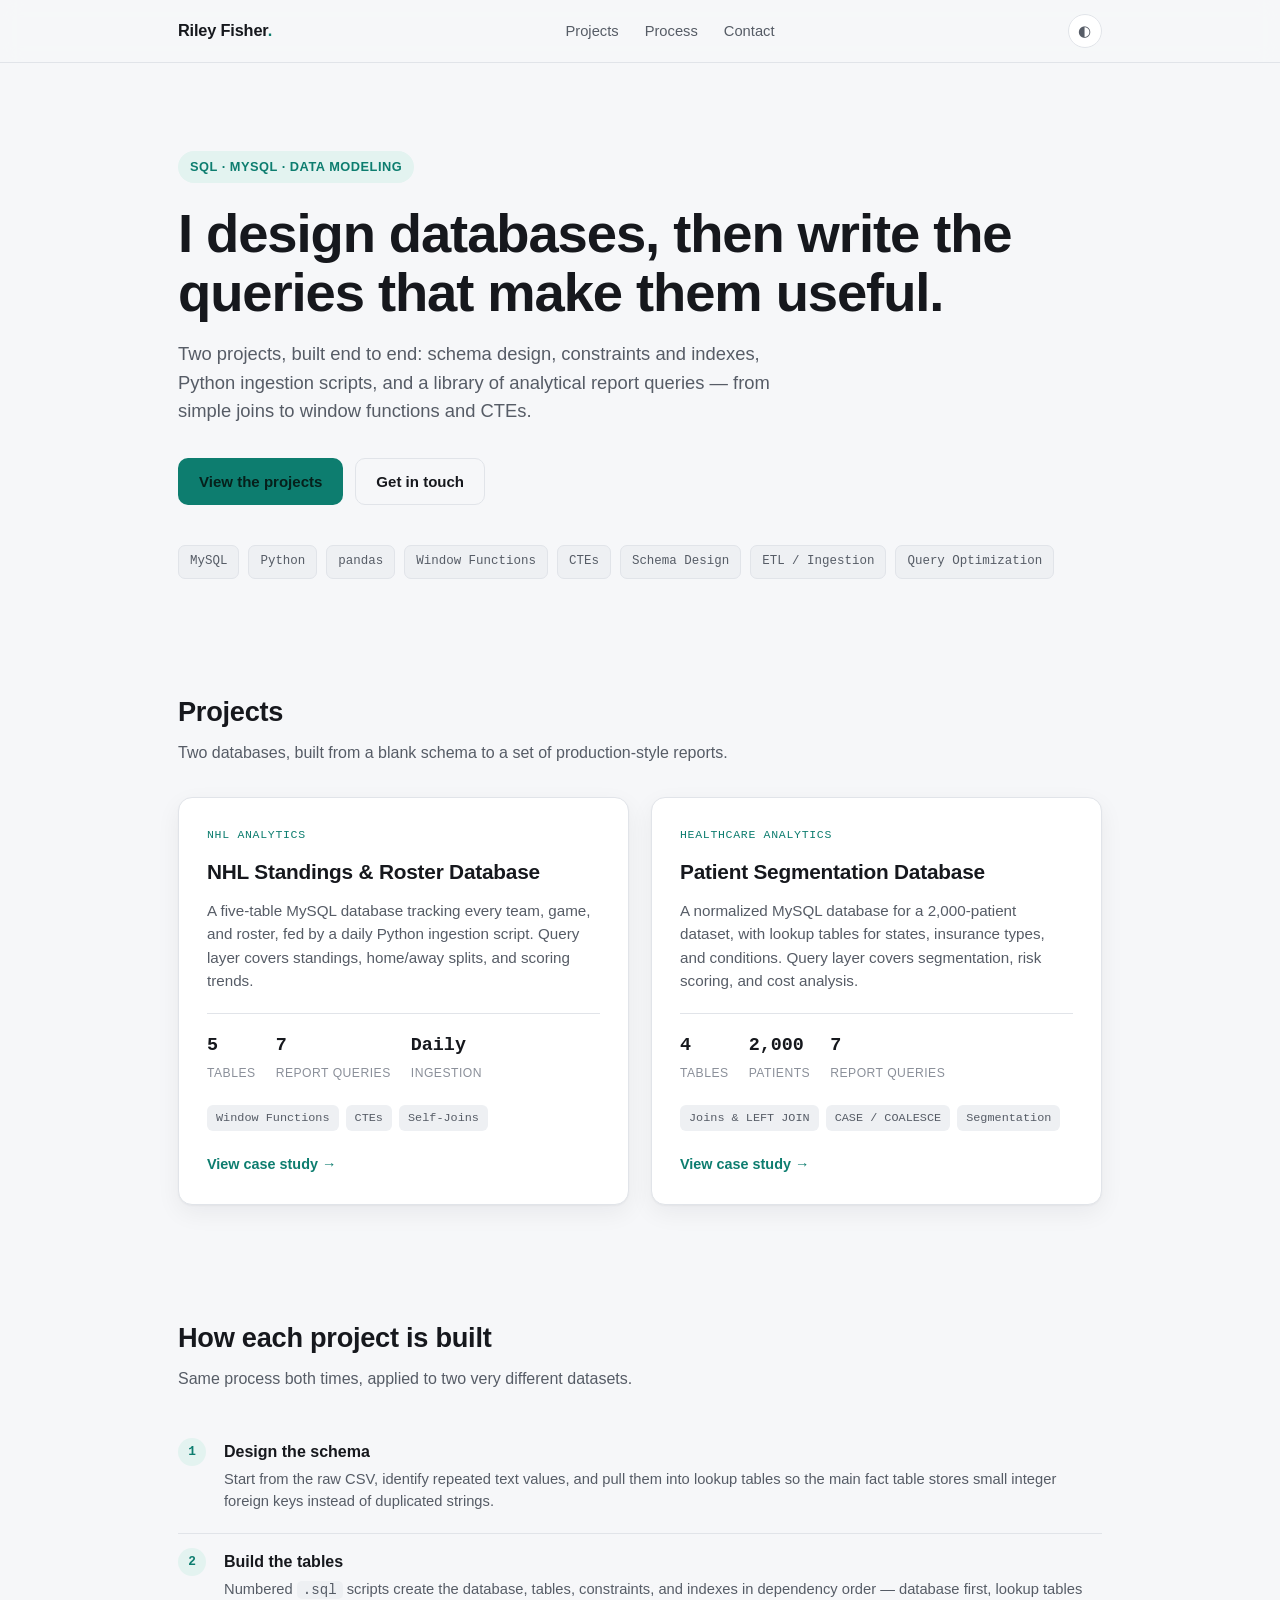
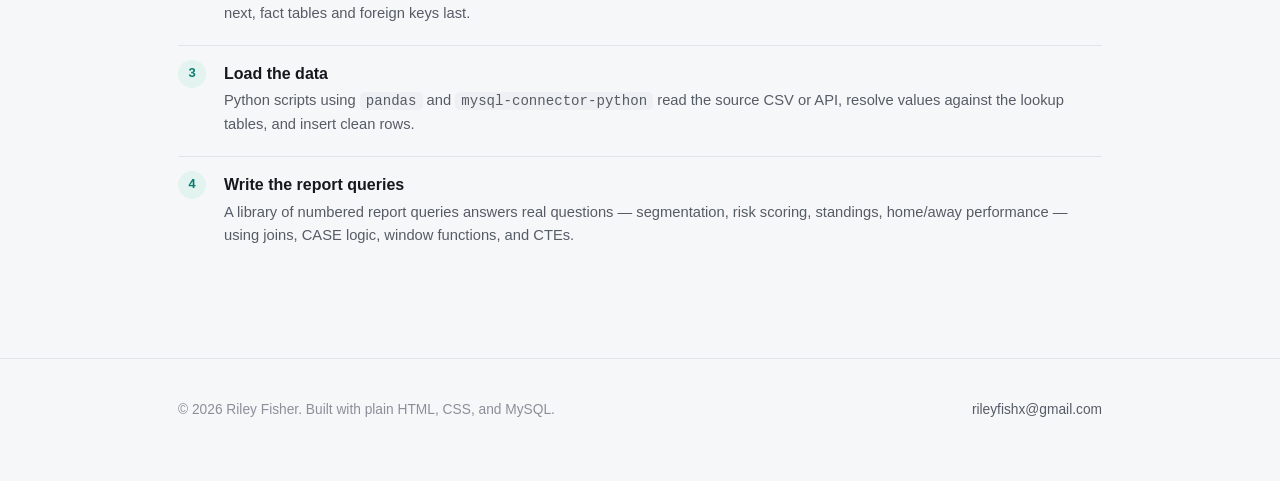
==== docs/index.html @ 7106de24 "innit" ====
<!doctype html>
<html lang="en">
<head>
<meta charset="utf-8">
<meta name="viewport" content="width=device-width, initial-scale=1">
<title>Riley Fisher — SQL &amp; Data Portfolio</title>
<meta name="description" content="SQL database design and analytics portfolio: two databases built from scratch, seeded with Python, and queried with joins, window functions, and CTEs.">
<link rel="stylesheet" href="assets/styles.css">
</head>
<body>

<nav class="site-nav">
  <div class="wrap">
    <a class="brand" href="index.html">Riley Fisher<span>.</span></a>
    <ul class="nav-links">
      <li><a href="#projects">Projects</a></li>
      <li><a href="#process">Process</a></li>
      <li><a href="mailto:rileyfishx@gmail.com">Contact</a></li>
    </ul>
    <button class="theme-toggle" data-theme-toggle aria-label="Toggle color theme">◐</button>
  </div>
</nav>

<header class="hero">
  <div class="wrap">
    <span class="eyebrow">SQL &middot; MySQL &middot; Data Modeling</span>
    <h1>I design databases, then write the queries that make them useful.</h1>
    <p class="lede">
      Two projects, built end to end: schema design, constraints and indexes,
      Python ingestion scripts, and a library of analytical report queries —
      from simple joins to window functions and CTEs.
    </p>
    <div class="btn-row">
      <a class="btn btn-primary" href="#projects">View the projects</a>
      <a class="btn btn-ghost" href="mailto:rileyfishx@gmail.com">Get in touch</a>
    </div>
    <div class="pill-row">
      <span class="pill">MySQL</span>
      <span class="pill">Python</span>
      <span class="pill">pandas</span>
      <span class="pill">Window Functions</span>
      <span class="pill">CTEs</span>
      <span class="pill">Schema Design</span>
      <span class="pill">ETL / Ingestion</span>
      <span class="pill">Query Optimization</span>
    </div>
  </div>
</header>

<section class="section" id="projects">
  <div class="wrap">
    <div class="section-head">
      <h2>Projects</h2>
      <p>Two databases, built from a blank schema to a set of production-style reports.</p>
    </div>
    <div class="project-grid">

      <a class="card" href="nhl.html">
        <span class="card-tag">NHL Analytics</span>
        <h3>NHL Standings &amp; Roster Database</h3>
        <p>
          A five-table MySQL database tracking every team, game, and roster,
          fed by a daily Python ingestion script. Query layer covers
          standings, home/away splits, and scoring trends.
        </p>
        <div class="stat-row">
          <div class="stat"><b>5</b><span>Tables</span></div>
          <div class="stat"><b>7</b><span>Report Queries</span></div>
          <div class="stat"><b>Daily</b><span>Ingestion</span></div>
        </div>
        <div class="tag-row">
          <span class="tag">Window Functions</span>
          <span class="tag">CTEs</span>
          <span class="tag">Self-Joins</span>
        </div>
        <span class="card-cta">View case study →</span>
      </a>

      <a class="card" href="healthcare.html">
        <span class="card-tag">Healthcare Analytics</span>
        <h3>Patient Segmentation Database</h3>
        <p>
          A normalized MySQL database for a 2,000-patient dataset, with
          lookup tables for states, insurance types, and conditions.
          Query layer covers segmentation, risk scoring, and cost analysis.
        </p>
        <div class="stat-row">
          <div class="stat"><b>4</b><span>Tables</span></div>
          <div class="stat"><b>2,000</b><span>Patients</span></div>
          <div class="stat"><b>7</b><span>Report Queries</span></div>
        </div>
        <div class="tag-row">
          <span class="tag">Joins &amp; LEFT JOIN</span>
          <span class="tag">CASE / COALESCE</span>
          <span class="tag">Segmentation</span>
        </div>
        <span class="card-cta">View case study →</span>
      </a>

    </div>
  </div>
</section>

<section class="section" id="process">
  <div class="wrap">
    <div class="section-head">
      <h2>How each project is built</h2>
      <p>Same process both times, applied to two very different datasets.</p>
    </div>
    <ul class="step-list">
      <li>
        <b>Design the schema</b>
        <p>Start from the raw CSV, identify repeated text values, and pull them into lookup tables so the main fact table stores small integer foreign keys instead of duplicated strings.</p>
      </li>
      <li>
        <b>Build the tables</b>
        <p>Numbered <code>.sql</code> scripts create the database, tables, constraints, and indexes in dependency order — database first, lookup tables next, fact tables and foreign keys last.</p>
      </li>
      <li>
        <b>Load the data</b>
        <p>Python scripts using <code>pandas</code> and <code>mysql-connector-python</code> read the source CSV or API, resolve values against the lookup tables, and insert clean rows.</p>
      </li>
      <li>
        <b>Write the report queries</b>
        <p>A library of numbered report queries answers real questions — segmentation, risk scoring, standings, home/away performance — using joins, CASE logic, window functions, and CTEs.</p>
      </li>
    </ul>
  </div>
</section>

<footer>
  <div class="wrap">
    <p>© 2026 Riley Fisher. Built with plain HTML, CSS, and MySQL.</p>
    <div class="foot-links">
      <a href="mailto:rileyfishx@gmail.com">rileyfishx@gmail.com</a>
    </div>
  </div>
</footer>

<script src="assets/script.js"></script>
</body>
</html>
---- docs/assets/styles.css ----
/* ---------------------------------------------------------------
   Riley Fisher — SQL & Data Portfolio
   --------------------------------------------------------------- */

:root {
  --bg: #f6f7f9;
  --bg-elevated: #ffffff;
  --bg-inset: #eef0f3;
  --text: #16181d;
  --text-muted: #565c66;
  --text-faint: #8a8f99;
  --border: #e1e4e9;
  --accent: #0d7d6f;
  --accent-strong: #095c52;
  --accent-soft: #e3f3f0;
  --accent-2: #b45309;
  --code-bg: #16181d;
  --code-text: #e6e8eb;
  --code-keyword: #7fd3c7;
  --code-function: #f2c078;
  --code-string: #a8d98f;
  --code-comment: #8a8f99;
  --code-number: #e08ba0;
  --shadow: 0 1px 2px rgba(20, 22, 26, 0.04), 0 8px 24px rgba(20, 22, 26, 0.06);
  --radius: 14px;
  --serif: "Iowan Old Style", "Palatino Linotype", Palatino, Georgia, serif;
  --sans: -apple-system, BlinkMacSystemFont, "Segoe UI", Inter, Helvetica, Arial, sans-serif;
  --mono: "SF Mono", "JetBrains Mono", Menlo, Consolas, "Liberation Mono", monospace;
}

:root[data-theme="dark"] {
  --bg: #0f1115;
  --bg-elevated: #161920;
  --bg-inset: #1b1e26;
  --text: #eceef1;
  --text-muted: #a4a9b3;
  --text-faint: #6d7280;
  --border: #262a33;
  --accent: #5fd6c4;
  --accent-strong: #8fe6d8;
  --accent-soft: #16332f;
  --accent-2: #f0b563;
  --code-bg: #0b0d11;
  --code-text: #e6e8eb;
  --shadow: 0 1px 2px rgba(0, 0, 0, 0.2), 0 12px 32px rgba(0, 0, 0, 0.35);
}

@media (prefers-color-scheme: dark) {
  :root:not([data-theme="light"]) {
    --bg: #0f1115;
    --bg-elevated: #161920;
    --bg-inset: #1b1e26;
    --text: #eceef1;
    --text-muted: #a4a9b3;
    --text-faint: #6d7280;
    --border: #262a33;
    --accent: #5fd6c4;
    --accent-strong: #8fe6d8;
    --accent-soft: #16332f;
    --accent-2: #f0b563;
    --code-bg: #0b0d11;
    --code-text: #e6e8eb;
    --shadow: 0 1px 2px rgba(0, 0, 0, 0.2), 0 12px 32px rgba(0, 0, 0, 0.35);
  }
}

* { box-sizing: border-box; }

html { scroll-behavior: smooth; }

body {
  margin: 0;
  background: var(--bg);
  color: var(--text);
  font-family: var(--sans);
  line-height: 1.55;
  -webkit-font-smoothing: antialiased;
  transition: background 0.2s ease, color 0.2s ease;
}

.wrap {
  max-width: 980px;
  margin: 0 auto;
  padding: 0 28px;
}

/* ---------- Nav ---------- */

.site-nav {
  position: sticky;
  top: 0;
  z-index: 20;
  background: color-mix(in srgb, var(--bg) 88%, transparent);
  backdrop-filter: blur(10px);
  border-bottom: 1px solid var(--border);
}

.site-nav .wrap {
  display: flex;
  align-items: center;
  justify-content: space-between;
  height: 62px;
}

.brand {
  font-weight: 700;
  font-size: 1.02rem;
  letter-spacing: -0.01em;
  color: var(--text);
  text-decoration: none;
}

.brand span { color: var(--accent); }

.nav-links {
  display: flex;
  align-items: center;
  gap: 26px;
  list-style: none;
  margin: 0;
  padding: 0;
}

.nav-links a {
  color: var(--text-muted);
  text-decoration: none;
  font-size: 0.92rem;
  font-weight: 500;
}

.nav-links a:hover { color: var(--text); }

.theme-toggle {
  border: 1px solid var(--border);
  background: var(--bg-elevated);
  color: var(--text-muted);
  width: 34px;
  height: 34px;
  border-radius: 50%;
  cursor: pointer;
  display: flex;
  align-items: center;
  justify-content: center;
  font-size: 0.95rem;
}

.theme-toggle:hover { color: var(--accent); border-color: var(--accent); }

/* ---------- Hero ---------- */

.hero {
  padding: 88px 0 56px;
}

.eyebrow {
  display: inline-flex;
  align-items: center;
  gap: 8px;
  font-size: 0.8rem;
  font-weight: 600;
  letter-spacing: 0.04em;
  text-transform: uppercase;
  color: var(--accent);
  background: var(--accent-soft);
  padding: 6px 12px;
  border-radius: 999px;
  margin-bottom: 22px;
}

.hero h1 {
  font-size: clamp(2.2rem, 5vw, 3.4rem);
  line-height: 1.08;
  letter-spacing: -0.02em;
  margin: 0 0 18px;
}

.hero p.lede {
  font-size: 1.15rem;
  color: var(--text-muted);
  max-width: 620px;
  margin: 0 0 32px;
}

.btn-row { display: flex; gap: 12px; flex-wrap: wrap; }

.btn {
  display: inline-flex;
  align-items: center;
  gap: 8px;
  padding: 11px 20px;
  border-radius: 10px;
  font-size: 0.94rem;
  font-weight: 600;
  text-decoration: none;
  border: 1px solid transparent;
  cursor: pointer;
}

.btn-primary { background: var(--accent); color: #06201b; }
.btn-primary:hover { background: var(--accent-strong); }

.btn-ghost {
  background: transparent;
  border-color: var(--border);
  color: var(--text);
}
.btn-ghost:hover { border-color: var(--accent); color: var(--accent); }

/* ---------- Skill pills ---------- */

.pill-row {
  display: flex;
  flex-wrap: wrap;
  gap: 9px;
  margin-top: 40px;
}

.pill {
  font-family: var(--mono);
  font-size: 0.78rem;
  color: var(--text-muted);
  background: var(--bg-inset);
  border: 1px solid var(--border);
  padding: 6px 11px;
  border-radius: 7px;
}

/* ---------- Section headers ---------- */

.section { padding: 56px 0; }
.section-head { margin-bottom: 32px; }

.section-head h2 {
  font-size: 1.7rem;
  letter-spacing: -0.01em;
  margin: 0 0 8px;
}

.section-head p {
  color: var(--text-muted);
  margin: 0;
  max-width: 560px;
}

/* ---------- Project cards ---------- */

.project-grid {
  display: grid;
  grid-template-columns: repeat(2, 1fr);
  gap: 22px;
}

@media (max-width: 760px) {
  .project-grid { grid-template-columns: 1fr; }
}

.card {
  background: var(--bg-elevated);
  border: 1px solid var(--border);
  border-radius: var(--radius);
  padding: 28px;
  box-shadow: var(--shadow);
  text-decoration: none;
  color: inherit;
  display: flex;
  flex-direction: column;
  transition: transform 0.15s ease, border-color 0.15s ease;
}

.card:hover { transform: translateY(-3px); border-color: var(--accent); }

.card-tag {
  font-family: var(--mono);
  font-size: 0.72rem;
  color: var(--accent);
  text-transform: uppercase;
  letter-spacing: 0.06em;
  margin-bottom: 12px;
}

.card h3 {
  font-size: 1.3rem;
  margin: 0 0 10px;
  letter-spacing: -0.01em;
}

.card p {
  color: var(--text-muted);
  margin: 0 0 20px;
  font-size: 0.95rem;
}

.stat-row {
  display: flex;
  gap: 20px;
  margin-bottom: 20px;
  padding-top: 18px;
  border-top: 1px solid var(--border);
}

.stat b {
  display: block;
  font-size: 1.15rem;
  font-family: var(--mono);
  color: var(--text);
}

.stat span {
  font-size: 0.76rem;
  color: var(--text-faint);
  text-transform: uppercase;
  letter-spacing: 0.04em;
}

.tag-row {
  display: flex;
  flex-wrap: wrap;
  gap: 7px;
  margin-bottom: 22px;
}

.tag {
  font-size: 0.74rem;
  background: var(--bg-inset);
  color: var(--text-muted);
  padding: 4px 9px;
  border-radius: 6px;
  font-family: var(--mono);
}

.card-cta {
  margin-top: auto;
  font-weight: 600;
  font-size: 0.9rem;
  color: var(--accent);
  display: inline-flex;
  align-items: center;
  gap: 6px;
}

.card:hover .card-cta { gap: 9px; }

/* ---------- Case study page ---------- */

.back-link {
  display: inline-flex;
  align-items: center;
  gap: 6px;
  color: var(--text-muted);
  text-decoration: none;
  font-size: 0.88rem;
  margin: 28px 0 0;
}
.back-link:hover { color: var(--accent); }

.case-hero { padding: 26px 0 44px; border-bottom: 1px solid var(--border); }

.case-hero .eyebrow { margin-bottom: 18px; }

.case-hero h1 {
  font-size: clamp(1.9rem, 4.2vw, 2.6rem);
  letter-spacing: -0.02em;
  margin: 0 0 14px;
}

.case-hero p.lede {
  color: var(--text-muted);
  font-size: 1.06rem;
  max-width: 680px;
  margin: 0;
}

.stat-strip {
  display: grid;
  grid-template-columns: repeat(4, 1fr);
  gap: 16px;
  margin-top: 34px;
}

@media (max-width: 700px) {
  .stat-strip { grid-template-columns: repeat(2, 1fr); }
}

.stat-box {
  background: var(--bg-elevated);
  border: 1px solid var(--border);
  border-radius: 10px;
  padding: 16px 18px;
}

.stat-box b {
  display: block;
  font-family: var(--mono);
  font-size: 1.3rem;
  margin-bottom: 2px;
}

.stat-box span {
  font-size: 0.76rem;
  color: var(--text-faint);
  text-transform: uppercase;
  letter-spacing: 0.03em;
}

/* schema table */

.schema-table {
  width: 100%;
  border-collapse: collapse;
  background: var(--bg-elevated);
  border: 1px solid var(--border);
  border-radius: var(--radius);
  overflow: hidden;
  font-size: 0.92rem;
}

.schema-table th {
  text-align: left;
  background: var(--bg-inset);
  color: var(--text-faint);
  font-size: 0.74rem;
  text-transform: uppercase;
  letter-spacing: 0.04em;
  padding: 12px 18px;
  font-weight: 600;
}

.schema-table td {
  padding: 14px 18px;
  border-top: 1px solid var(--border);
  vertical-align: top;
}

.schema-table td.tname {
  font-family: var(--mono);
  color: var(--accent);
  white-space: nowrap;
  font-weight: 600;
}

.schema-table td.trows {
  font-family: var(--mono);
  color: var(--text-faint);
  white-space: nowrap;
}

/* build steps */

.step-list {
  list-style: none;
  margin: 0;
  padding: 0;
  counter-reset: step;
  display: flex;
  flex-direction: column;
  gap: 4px;
}

.step-list li {
  counter-increment: step;
  position: relative;
  padding: 16px 0 16px 46px;
  border-top: 1px solid var(--border);
}

.step-list li:first-child { border-top: none; }

.step-list li::before {
  content: counter(step);
  position: absolute;
  left: 0;
  top: 14px;
  width: 28px;
  height: 28px;
  border-radius: 50%;
  background: var(--accent-soft);
  color: var(--accent);
  font-family: var(--mono);
  font-size: 0.8rem;
  font-weight: 700;
  display: flex;
  align-items: center;
  justify-content: center;
}

.step-list code {
  font-family: var(--mono);
  background: var(--bg-inset);
  padding: 1px 6px;
  border-radius: 5px;
  font-size: 0.88rem;
}

.step-list b { display: block; margin-bottom: 3px; }
.step-list p { margin: 0; color: var(--text-muted); font-size: 0.92rem; }

/* query blocks */

.query-block {
  background: var(--bg-elevated);
  border: 1px solid var(--border);
  border-radius: var(--radius);
  overflow: hidden;
  margin-bottom: 28px;
  box-shadow: var(--shadow);
}

.query-head {
  padding: 18px 24px;
  border-bottom: 1px solid var(--border);
}

.query-head .qnum {
  font-family: var(--mono);
  font-size: 0.74rem;
  color: var(--accent);
  text-transform: uppercase;
  letter-spacing: 0.05em;
  margin-bottom: 6px;
}

.query-head h3 { margin: 0 0 8px; font-size: 1.18rem; }
.query-head p { margin: 0; color: var(--text-muted); font-size: 0.93rem; }

.concept-row {
  display: flex;
  flex-wrap: wrap;
  gap: 7px;
  padding: 16px 24px 0;
}

pre.sql {
  margin: 18px 24px 24px;
  padding: 18px 20px;
  background: var(--code-bg);
  color: var(--code-text);
  border-radius: 10px;
  overflow-x: auto;
  font-family: var(--mono);
  font-size: 0.84rem;
  line-height: 1.65;
}

pre.sql .k { color: var(--code-keyword); font-weight: 600; }
pre.sql .f { color: var(--code-function); }
pre.sql .s { color: var(--code-string); }
pre.sql .c { color: var(--code-comment); font-style: italic; }
pre.sql .n { color: var(--code-number); }

/* footer */

footer {
  border-top: 1px solid var(--border);
  margin-top: 40px;
  padding: 40px 0 60px;
}

footer .wrap {
  display: flex;
  justify-content: space-between;
  align-items: center;
  flex-wrap: wrap;
  gap: 14px;
}

footer p { margin: 0; color: var(--text-faint); font-size: 0.86rem; }

footer .foot-links { display: flex; gap: 18px; }
footer .foot-links a { color: var(--text-muted); text-decoration: none; font-size: 0.86rem; }
footer .foot-links a:hover { color: var(--accent); }

.case-nav {
  display: flex;
  justify-content: space-between;
  gap: 16px;
  padding: 20px 0 0;
  flex-wrap: wrap;
}
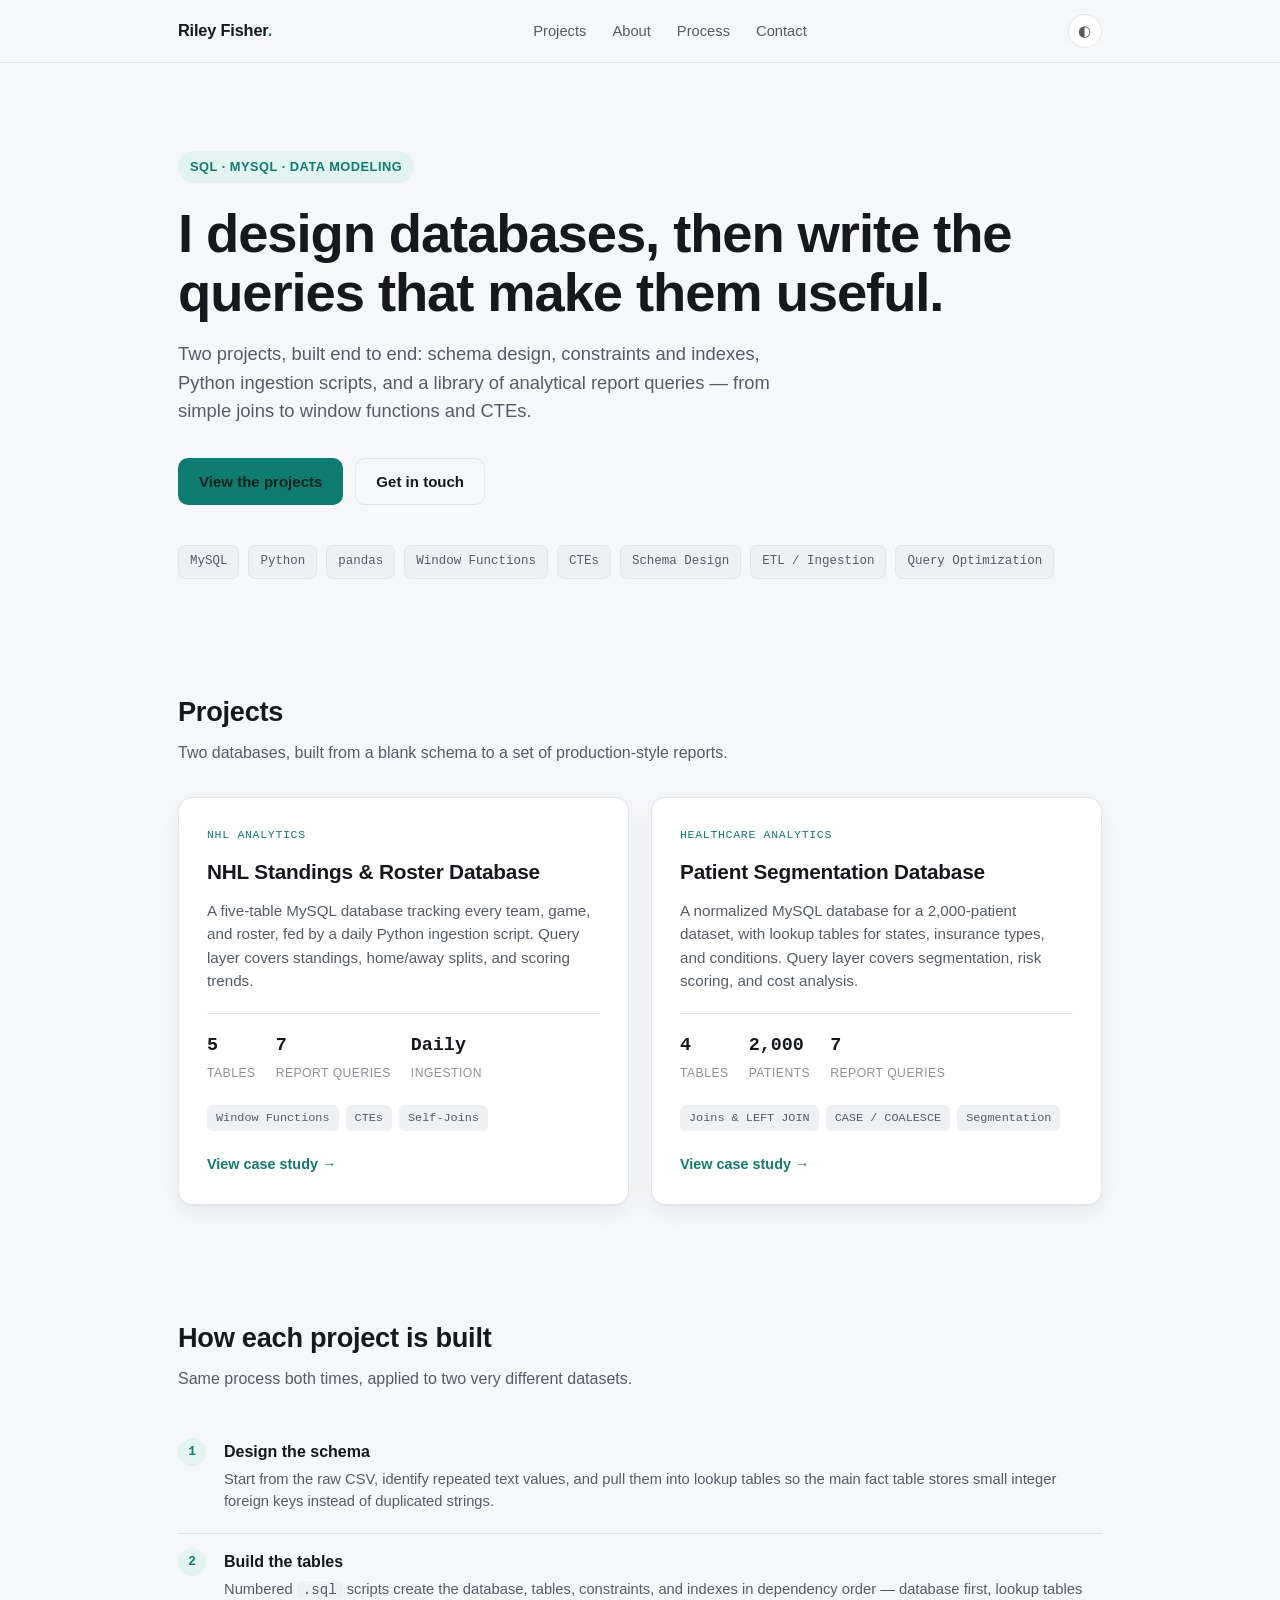
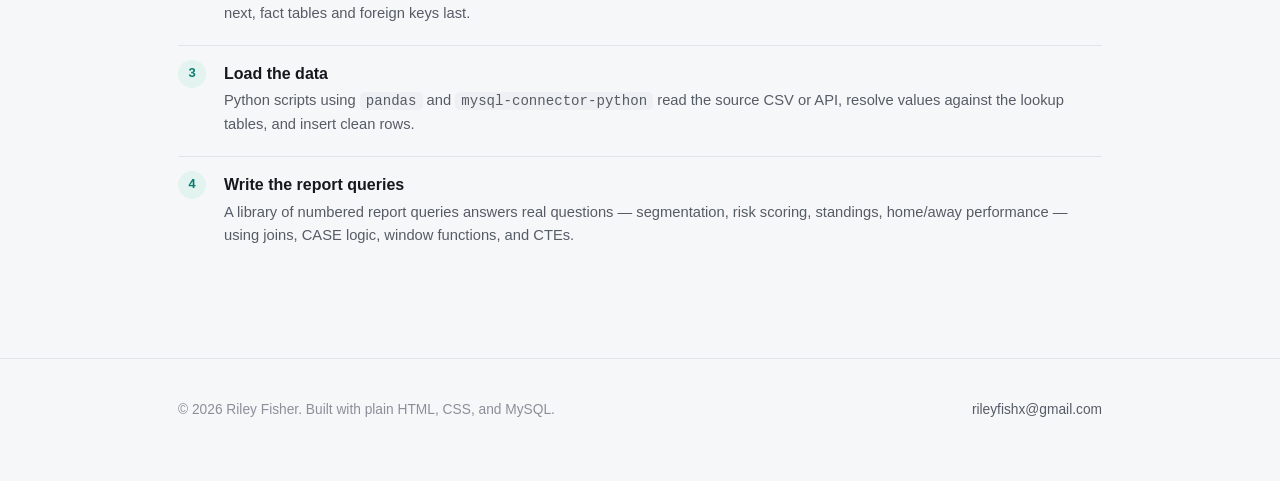
==== commit b972de85: "added about section to site" ====
--- a/docs/index.html
+++ b/docs/index.html
@@ -14,6 +14,7 @@
     <a class="brand" href="index.html">Riley Fisher<span>.</span></a>
     <ul class="nav-links">
       <li><a href="#projects">Projects</a></li>
+      <li><a href="about.html">About</a></li>
       <li><a href="#process">Process</a></li>
       <li><a href="mailto:rileyfishx@gmail.com">Contact</a></li>
     </ul>
--- a/docs/assets/styles.css
+++ b/docs/assets/styles.css
@@ -14,6 +14,8 @@
   --accent-strong: #095c52;
   --accent-soft: #e3f3f0;
   --accent-2: #b45309;
+  --series-1: #00876f;
+  --series-2: #b45309;
   --code-bg: #16181d;
   --code-text: #e6e8eb;
   --code-keyword: #7fd3c7;
@@ -40,6 +42,8 @@
   --accent-strong: #8fe6d8;
   --accent-soft: #16332f;
   --accent-2: #f0b563;
+  --series-1: #20a08d;
+  --series-2: #bf7d1f;
   --code-bg: #0b0d11;
   --code-text: #e6e8eb;
   --shadow: 0 1px 2px rgba(0, 0, 0, 0.2), 0 12px 32px rgba(0, 0, 0, 0.35);
@@ -58,6 +62,8 @@
     --accent-strong: #8fe6d8;
     --accent-soft: #16332f;
     --accent-2: #f0b563;
+    --series-1: #20a08d;
+    --series-2: #bf7d1f;
     --code-bg: #0b0d11;
     --code-text: #e6e8eb;
     --shadow: 0 1px 2px rgba(0, 0, 0, 0.2), 0 12px 32px rgba(0, 0, 0, 0.35);
@@ -576,3 +582,346 @@
   padding: 20px 0 0;
   flex-wrap: wrap;
 }
+
+/* ---------- Charts ---------- */
+
+.chart-wrap {
+  padding: 22px 24px 28px;
+  border-top: 1px solid var(--border);
+}
+
+.chart-eyebrow {
+  font-family: var(--mono);
+  font-size: 0.7rem;
+  color: var(--text-faint);
+  text-transform: uppercase;
+  letter-spacing: 0.05em;
+  margin-bottom: 5px;
+}
+
+.chart-title {
+  font-size: 0.96rem;
+  font-weight: 600;
+  margin: 0 0 18px;
+  color: var(--text);
+}
+
+.chart-panels {
+  display: grid;
+  grid-template-columns: 1fr 1fr;
+  gap: 28px;
+}
+
+@media (max-width: 620px) {
+  .chart-panels { grid-template-columns: 1fr; }
+}
+
+.chart-panel-label {
+  font-size: 0.8rem;
+  font-weight: 600;
+  color: var(--text-muted);
+  margin: 0 0 10px;
+  display: flex;
+  align-items: center;
+  gap: 7px;
+}
+
+.chart-panel-label .dot {
+  width: 8px;
+  height: 8px;
+  border-radius: 50%;
+  flex: none;
+}
+
+.viz-svg { width: 100%; height: auto; display: block; overflow: visible; }
+.viz-svg-line { cursor: crosshair; }
+
+/* bar fill comes from an inline gradient (fill="url(#...)") set per-bar in the
+   markup; only non-color mark styling lives here so the gradient wins */
+.viz-bar {
+  transform-box: fill-box;
+  transform-origin: left center;
+  cursor: pointer;
+  filter: drop-shadow(0 2px 5px color-mix(in srgb, var(--series-1) 30%, transparent));
+  transition: transform 0.18s cubic-bezier(.34,1.56,.64,1), filter 0.18s ease, opacity 0.15s ease;
+}
+.viz-bar.s2 { filter: drop-shadow(0 2px 5px color-mix(in srgb, var(--series-2) 30%, transparent)); }
+.viz-bar:hover, .viz-bar:focus-visible {
+  transform: scaleY(1.18);
+  filter: drop-shadow(0 3px 9px color-mix(in srgb, var(--series-1) 55%, transparent));
+  outline: none;
+}
+.viz-bar.s2:hover, .viz-bar.s2:focus-visible {
+  filter: drop-shadow(0 3px 9px color-mix(in srgb, var(--series-2) 55%, transparent));
+}
+
+.viz-grid { stroke: var(--border); stroke-width: 1; }
+.viz-axis { stroke: var(--text-faint); stroke-width: 1; }
+
+.viz-label { fill: var(--text-muted); font-family: var(--sans); font-size: 10.5px; }
+.viz-value { fill: var(--text); font-family: var(--mono); font-size: 10.5px; font-weight: 600; }
+.viz-value-muted { fill: var(--text-faint); font-family: var(--mono); font-size: 9.5px; }
+
+.viz-line {
+  fill: none;
+  stroke-width: 2.25;
+  stroke-linecap: round;
+  stroke-linejoin: round;
+  filter: drop-shadow(0 1px 3px color-mix(in srgb, var(--series-1) 45%, transparent));
+}
+.viz-line.s1 { stroke: var(--series-1); }
+.viz-line.s2 { stroke: var(--series-2); filter: drop-shadow(0 1px 3px color-mix(in srgb, var(--series-2) 45%, transparent)); }
+
+.viz-area { pointer-events: none; }
+
+.viz-crosshair {
+  stroke: var(--text-faint);
+  stroke-width: 1;
+  opacity: 0;
+  transition: opacity 0.12s ease;
+  pointer-events: none;
+}
+.viz-crosshair.visible { opacity: 0.5; }
+
+.viz-hit-col { fill: transparent; }
+
+.viz-dot {
+  stroke: var(--bg-elevated);
+  stroke-width: 2;
+  cursor: pointer;
+  transition: r 0.15s cubic-bezier(.34,1.56,.64,1);
+}
+.viz-dot.s1 { fill: var(--series-1); }
+.viz-dot.s2 { fill: var(--series-2); }
+.viz-dot:hover, .viz-dot:focus-visible, .viz-dot.active { r: 6; outline: none; }
+
+.pulse-ring {
+  pointer-events: none;
+  opacity: 0.5;
+}
+.pulse-ring.s1 { fill: var(--series-1); }
+.pulse-ring.s2 { fill: var(--series-2); }
+
+@media (prefers-reduced-motion: no-preference) {
+  .pulse-ring { animation: viz-pulse 2.4s ease-in-out infinite; }
+  .pulse-ring.s2 { animation-delay: 0.35s; }
+}
+
+@keyframes viz-pulse {
+  0% { r: 4; opacity: 0.5; }
+  70% { r: 13; opacity: 0; }
+  100% { r: 13; opacity: 0; }
+}
+
+/* Entrance animation: bars grow in, lines draw in, staggered by --i.
+   Gated on prefers-reduced-motion so nothing moves for readers who opt out —
+   the default (motion allowed) state below is what animates in. */
+@media (prefers-reduced-motion: no-preference) {
+  .chart-wrap .viz-bar {
+    transform: scaleX(0) scaleY(1);
+    transition: transform 0.7s cubic-bezier(.16,1,.3,1);
+    transition-delay: calc(var(--i, 0) * 55ms);
+  }
+  .chart-wrap.chart-in-view .viz-bar { transform: scaleX(1) scaleY(1); }
+  .chart-wrap .viz-bar:hover, .chart-wrap .viz-bar:focus-visible { transform: scaleX(1) scaleY(1.18); }
+
+  .chart-wrap .viz-line-path {
+    stroke-dasharray: var(--len);
+    stroke-dashoffset: var(--len);
+    transition: stroke-dashoffset 1.3s cubic-bezier(.16,1,.3,1);
+  }
+  .chart-wrap.chart-in-view .viz-line-path { stroke-dashoffset: 0; }
+
+  .chart-wrap .viz-area { opacity: 0; transition: opacity 1.1s ease 0.5s; }
+  .chart-wrap.chart-in-view .viz-area { opacity: 1; }
+
+  .chart-wrap .viz-dot {
+    opacity: 0;
+    transition: opacity 0.35s ease, r 0.15s cubic-bezier(.34,1.56,.64,1);
+    transition-delay: calc(var(--i, 0) * 70ms + 0.6s);
+  }
+  .chart-wrap.chart-in-view .viz-dot { opacity: 1; }
+
+  .pulse-ring { opacity: 0; transition: opacity 0.4s ease 1.6s; }
+  .chart-wrap.chart-in-view .pulse-ring { opacity: 0.5; }
+  .chart-wrap.chart-in-view .pulse-ring { animation: viz-pulse 2.4s ease-in-out 1.6s infinite; }
+}
+
+.chart-legend {
+  display: flex;
+  gap: 20px;
+  margin-top: 16px;
+  flex-wrap: wrap;
+}
+
+.chart-legend-item {
+  display: flex;
+  align-items: center;
+  gap: 7px;
+  font-size: 0.8rem;
+  color: var(--text-muted);
+}
+
+.chart-legend-swatch {
+  width: 12px;
+  height: 3px;
+  border-radius: 2px;
+  flex: none;
+}
+.chart-legend-swatch.s1 { background: var(--series-1); }
+.chart-legend-swatch.s2 { background: var(--series-2); }
+
+.chart-tooltip {
+  position: fixed;
+  pointer-events: none;
+  background: var(--code-bg);
+  color: var(--code-text);
+  border-radius: 8px;
+  padding: 8px 12px;
+  font-size: 0.78rem;
+  box-shadow: var(--shadow);
+  opacity: 0;
+  transform: translate(-50%, -115%);
+  transition: opacity 0.1s ease;
+  z-index: 50;
+  white-space: nowrap;
+}
+
+.chart-tooltip.visible { opacity: 1; }
+.chart-tooltip .tt-label { color: var(--text-faint, #9aa); opacity: 0.75; margin-right: 8px; }
+.chart-tooltip .tt-value { font-family: var(--mono); font-weight: 700; }
+.chart-tooltip .tt-head {
+  font-family: var(--mono);
+  font-size: 0.7rem;
+  color: var(--text-faint, #9aa);
+  text-transform: uppercase;
+  letter-spacing: 0.04em;
+  margin-bottom: 5px;
+}
+.chart-tooltip .tt-row {
+  display: flex;
+  align-items: center;
+  gap: 7px;
+  padding: 1px 0;
+}
+.chart-tooltip .tt-row .tt-key {
+  width: 8px;
+  height: 8px;
+  border-radius: 2px;
+  flex: none;
+}
+.chart-tooltip .tt-row .tt-name { flex: 1; opacity: 0.85; }
+
+.chart-wrap { position: relative; }
+.chart-wrap::before {
+  content: "";
+  position: absolute;
+  inset: 0;
+  background:
+    radial-gradient(480px 220px at 8% -10%, color-mix(in srgb, var(--series-1) 10%, transparent), transparent 65%),
+    radial-gradient(420px 220px at 92% 110%, color-mix(in srgb, var(--series-2) 8%, transparent), transparent 65%);
+  pointer-events: none;
+  z-index: 0;
+}
+.chart-wrap > * { position: relative; z-index: 1; }
+
+.chart-table-toggle { margin-top: 18px; }
+
+.chart-table-toggle summary {
+  cursor: pointer;
+  font-size: 0.8rem;
+  color: var(--accent);
+  font-weight: 600;
+  list-style: none;
+}
+.chart-table-toggle summary::-webkit-details-marker { display: none; }
+.chart-table-toggle summary::before { content: "▸ "; }
+.chart-table-toggle[open] summary::before { content: "▾ "; }
+
+.chart-data-table {
+  margin-top: 12px;
+  width: 100%;
+  border-collapse: collapse;
+  font-size: 0.82rem;
+}
+
+.chart-data-table th, .chart-data-table td {
+  text-align: left;
+  padding: 7px 12px;
+  border-top: 1px solid var(--border);
+}
+
+.chart-data-table th {
+  color: var(--text-faint);
+  font-weight: 600;
+  text-transform: uppercase;
+  font-size: 0.68rem;
+  letter-spacing: 0.04em;
+}
+
+.chart-data-table td.num, .chart-data-table th.num {
+  font-family: var(--mono);
+  text-align: right;
+}
+
+/* ---------- About page: experience & skills ---------- */
+
+.exp-item {
+  padding: 26px 0;
+  border-top: 1px solid var(--border);
+}
+.exp-item:first-child { border-top: none; padding-top: 0; }
+
+.exp-head {
+  display: flex;
+  justify-content: space-between;
+  align-items: baseline;
+  gap: 16px;
+  flex-wrap: wrap;
+  margin-bottom: 12px;
+}
+
+.exp-head h3 {
+  font-size: 1.1rem;
+  margin: 0 0 4px;
+  letter-spacing: -0.01em;
+}
+
+.exp-org {
+  margin: 0;
+  font-size: 0.88rem;
+  color: var(--text-muted);
+}
+
+.exp-date {
+  font-family: var(--mono);
+  font-size: 0.78rem;
+  color: var(--text-faint);
+  white-space: nowrap;
+  flex: none;
+}
+
+.exp-bullets {
+  margin: 0 0 16px;
+  padding-left: 20px;
+  color: var(--text-muted);
+  font-size: 0.94rem;
+  display: flex;
+  flex-direction: column;
+  gap: 7px;
+}
+
+.skill-groups {
+  display: flex;
+  flex-direction: column;
+  gap: 22px;
+}
+
+.skill-group-label {
+  font-size: 0.82rem;
+  font-weight: 600;
+  color: var(--text-muted);
+  margin: 0 0 10px;
+}
+
+.skill-groups .pill-row { margin-top: 0; }
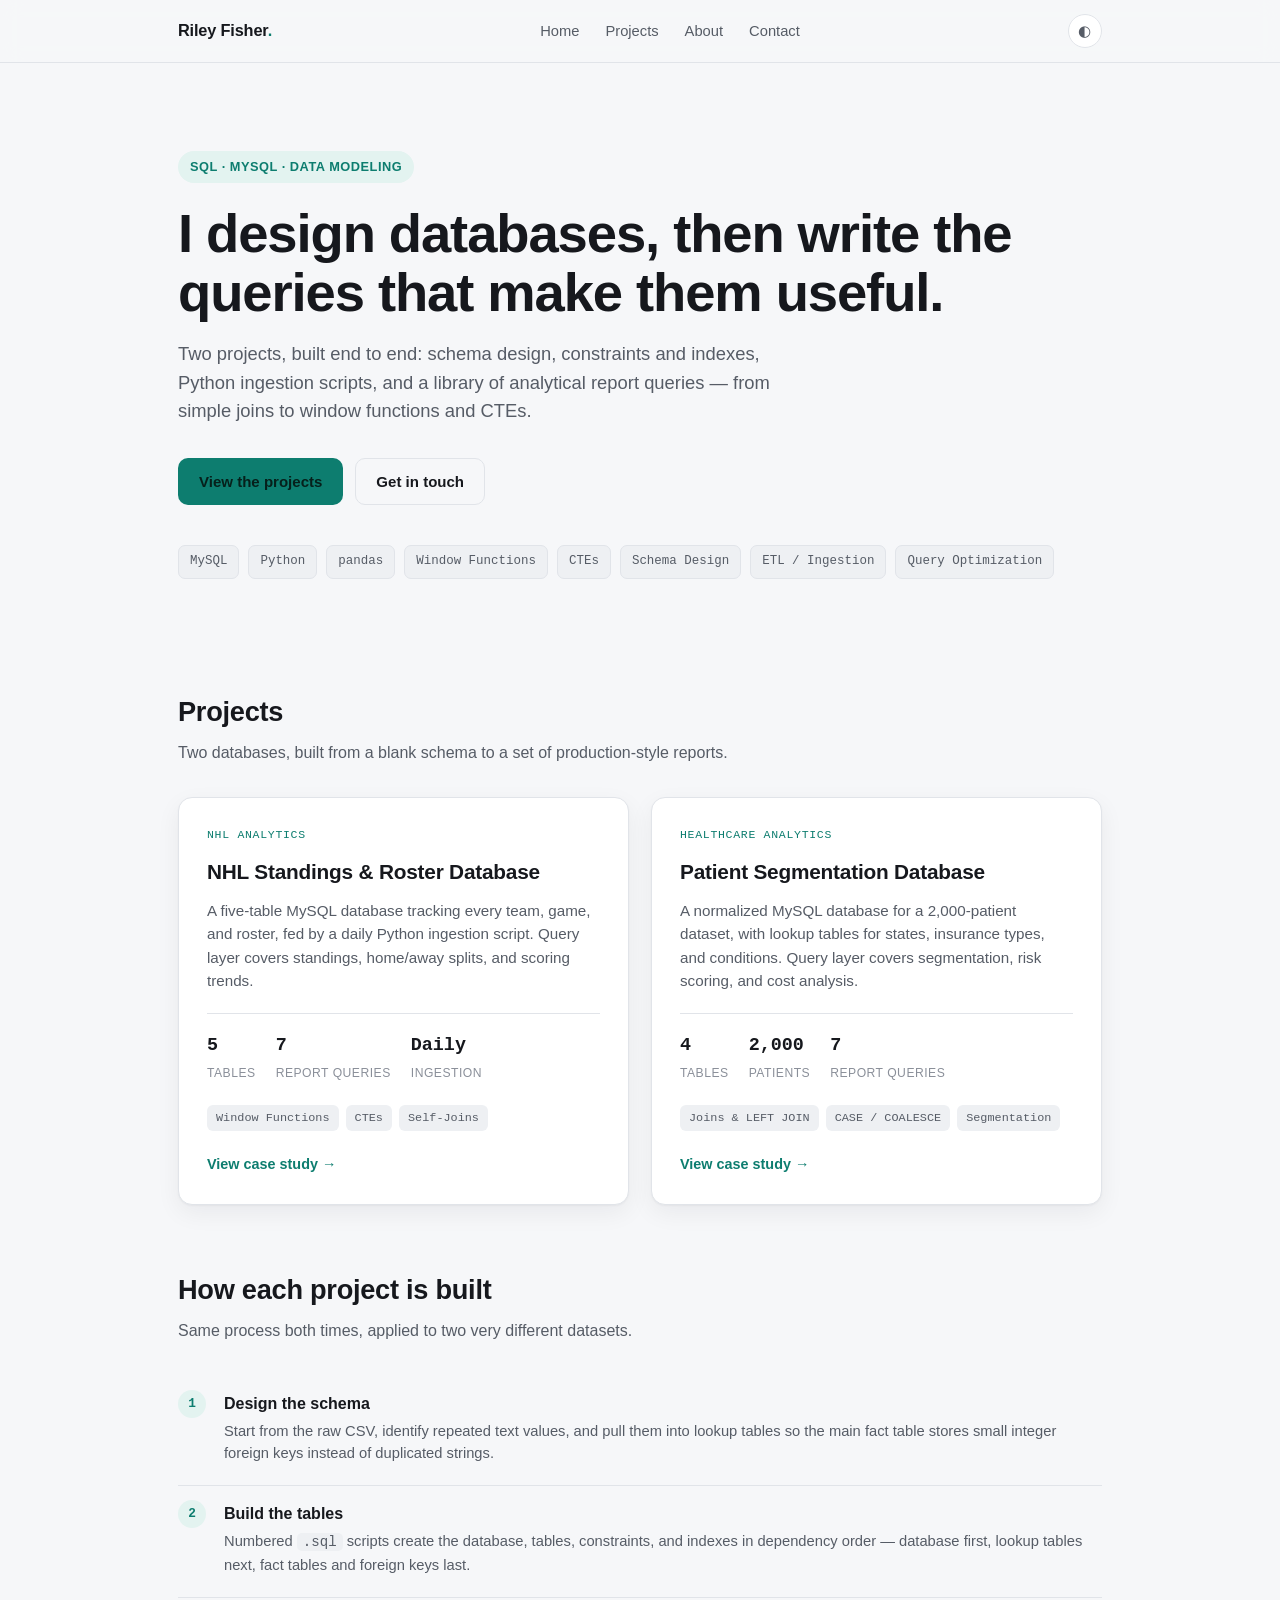
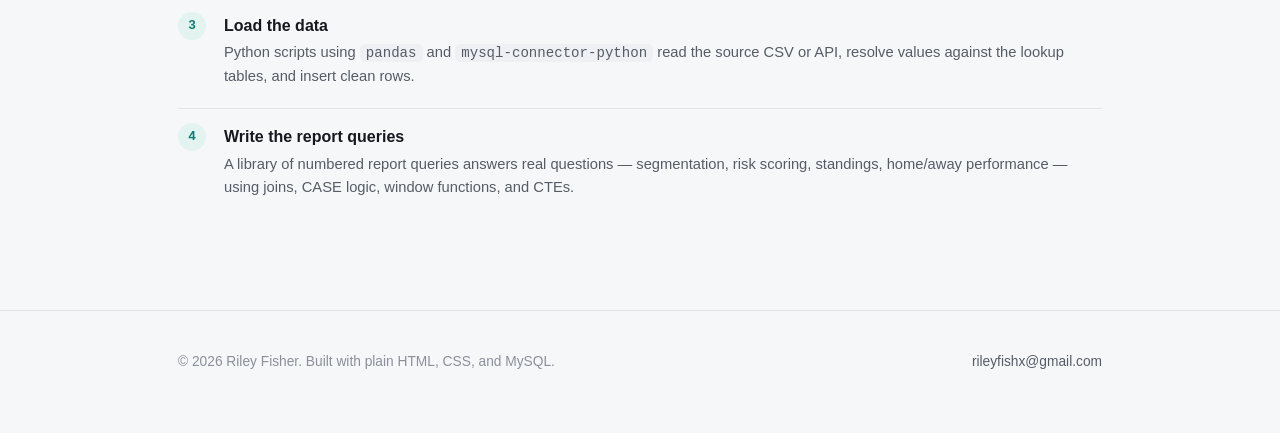
==== commit ceb47420: "added home tab, removed process tab" ====
--- a/docs/index.html
+++ b/docs/index.html
@@ -13,9 +13,9 @@
   <div class="wrap">
     <a class="brand" href="index.html">Riley Fisher<span>.</span></a>
     <ul class="nav-links">
+      <li><a href="index.html">Home</a></li>
       <li><a href="#projects">Projects</a></li>
       <li><a href="about.html">About</a></li>
-      <li><a href="#process">Process</a></li>
       <li><a href="mailto:rileyfishx@gmail.com">Contact</a></li>
     </ul>
     <button class="theme-toggle" data-theme-toggle aria-label="Toggle color theme">◐</button>
@@ -99,12 +99,8 @@
       </a>
 
     </div>
-  </div>
-</section>
 
-<section class="section" id="process">
-  <div class="wrap">
-    <div class="section-head">
+    <div class="section-head" style="margin-top:64px;">
       <h2>How each project is built</h2>
       <p>Same process both times, applied to two very different datasets.</p>
     </div>
--- a/docs/assets/styles.css
+++ b/docs/assets/styles.css
@@ -16,6 +16,9 @@
   --accent-2: #b45309;
   --series-1: #00876f;
   --series-2: #b45309;
+  --series-3: #6d4aa8;
+  --series-4: #bb2f56;
+  --seg-ink: #ffffff;
   --code-bg: #16181d;
   --code-text: #e6e8eb;
   --code-keyword: #7fd3c7;
@@ -44,6 +47,9 @@
   --accent-2: #f0b563;
   --series-1: #20a08d;
   --series-2: #bf7d1f;
+  --series-3: #9b7fd4;
+  --series-4: #e2647f;
+  --seg-ink: #16181d;
   --code-bg: #0b0d11;
   --code-text: #e6e8eb;
   --shadow: 0 1px 2px rgba(0, 0, 0, 0.2), 0 12px 32px rgba(0, 0, 0, 0.35);
@@ -64,6 +70,9 @@
     --accent-2: #f0b563;
     --series-1: #20a08d;
     --series-2: #bf7d1f;
+    --series-3: #9b7fd4;
+    --series-4: #e2647f;
+    --seg-ink: #16181d;
     --code-bg: #0b0d11;
     --code-text: #e6e8eb;
     --shadow: 0 1px 2px rgba(0, 0, 0, 0.2), 0 12px 32px rgba(0, 0, 0, 0.35);
@@ -925,3 +934,129 @@
 }
 
 .skill-groups .pill-row { margin-top: 0; }
+
+/* ---------- Healthcare charts: composition bar, bubble scatter, lollipop ---------- */
+
+/* Composition bar (stacked, part-to-whole) */
+.viz-seg {
+  transform-box: fill-box;
+  transform-origin: left center;
+  cursor: pointer;
+  transition: filter 0.15s ease, transform 0.15s ease;
+}
+.viz-seg:hover, .viz-seg:focus-visible { filter: brightness(1.08); outline: none; }
+.viz-seg.f1 { fill: var(--series-1); }
+.viz-seg.f2 { fill: var(--series-3); }
+.viz-seg.f3 { fill: var(--series-2); }
+.viz-seg.f4 { fill: var(--series-4); }
+
+.viz-seg-label {
+  fill: var(--seg-ink);
+  font-family: var(--mono);
+  font-size: 11px;
+  font-weight: 700;
+  pointer-events: none;
+}
+
+.legend-4 {
+  display: flex;
+  flex-wrap: wrap;
+  gap: 18px;
+  margin-top: 18px;
+}
+.legend-4 .chart-legend-item .chart-legend-swatch {
+  width: 10px;
+  height: 10px;
+  border-radius: 3px;
+}
+.legend-4 .chart-legend-swatch.f1 { background: var(--series-1); }
+.legend-4 .chart-legend-swatch.f2 { background: var(--series-3); }
+.legend-4 .chart-legend-swatch.f3 { background: var(--series-2); }
+.legend-4 .chart-legend-swatch.f4 { background: var(--series-4); }
+
+/* Bubble scatter */
+.viz-bubble {
+  fill: var(--series-1);
+  stroke: var(--bg-elevated);
+  stroke-width: 1.5;
+  opacity: var(--op, 1);
+  cursor: pointer;
+  transform-box: fill-box;
+  transform-origin: center;
+  transition: transform 0.15s cubic-bezier(.34,1.56,.64,1), stroke-width 0.15s ease;
+}
+.viz-bubble:hover, .viz-bubble:focus-visible {
+  transform: scale(1.15);
+  stroke-width: 2;
+  outline: none;
+}
+.viz-ref-line {
+  stroke: var(--text-faint);
+  stroke-width: 1;
+  opacity: 0.55;
+}
+.viz-ref-label {
+  fill: var(--text-faint);
+  font-family: var(--mono);
+  font-size: 9.5px;
+}
+
+/* Lollipop chart */
+.viz-stem {
+  stroke: var(--border);
+  stroke-width: 2;
+}
+.viz-lolli {
+  stroke: var(--bg-elevated);
+  stroke-width: 2;
+  cursor: pointer;
+  transition: r 0.15s cubic-bezier(.34,1.56,.64,1);
+}
+.viz-lolli.above { fill: var(--series-1); }
+.viz-lolli.below { fill: var(--series-2); }
+.viz-lolli:hover, .viz-lolli:focus-visible { r: 8; outline: none; }
+.viz-avg-line {
+  stroke: var(--text-faint);
+  stroke-width: 1.25;
+  opacity: 0.6;
+}
+.viz-avg-label {
+  fill: var(--text-faint);
+  font-family: var(--mono);
+  font-size: 9.5px;
+}
+
+/* Entrance animation for the new mark types, same reduced-motion gate as the NHL charts */
+@media (prefers-reduced-motion: no-preference) {
+  .chart-wrap .viz-seg {
+    transform: scaleX(0);
+    transition: transform 0.65s cubic-bezier(.16,1,.3,1);
+    transition-delay: calc(var(--i, 0) * 110ms);
+  }
+  .chart-wrap.chart-in-view .viz-seg { transform: scaleX(1); }
+  .chart-wrap .viz-seg-label { opacity: 0; transition: opacity 0.3s ease; transition-delay: calc(var(--i, 0) * 110ms + 0.5s); }
+  .chart-wrap.chart-in-view .viz-seg-label { opacity: 1; }
+
+  .chart-wrap .viz-bubble {
+    opacity: 0;
+    transform: scale(0.3);
+    transition: opacity 0.5s ease, transform 0.5s cubic-bezier(.34,1.56,.64,1);
+    transition-delay: calc(var(--i, 0) * 45ms);
+  }
+  .chart-wrap.chart-in-view .viz-bubble { opacity: var(--op, 1); transform: scale(1); }
+  .chart-wrap .viz-bubble:hover, .chart-wrap .viz-bubble:focus-visible { transform: scale(1.15); }
+
+  .chart-wrap .viz-stem {
+    stroke-dasharray: var(--len, 400);
+    stroke-dashoffset: var(--len, 400);
+    transition: stroke-dashoffset 0.6s cubic-bezier(.16,1,.3,1);
+    transition-delay: calc(var(--i, 0) * 90ms);
+  }
+  .chart-wrap.chart-in-view .viz-stem { stroke-dashoffset: 0; }
+  .chart-wrap .viz-lolli {
+    opacity: 0;
+    transition: opacity 0.3s ease, r 0.15s cubic-bezier(.34,1.56,.64,1);
+    transition-delay: calc(var(--i, 0) * 90ms + 0.35s);
+  }
+  .chart-wrap.chart-in-view .viz-lolli { opacity: 1; }
+}
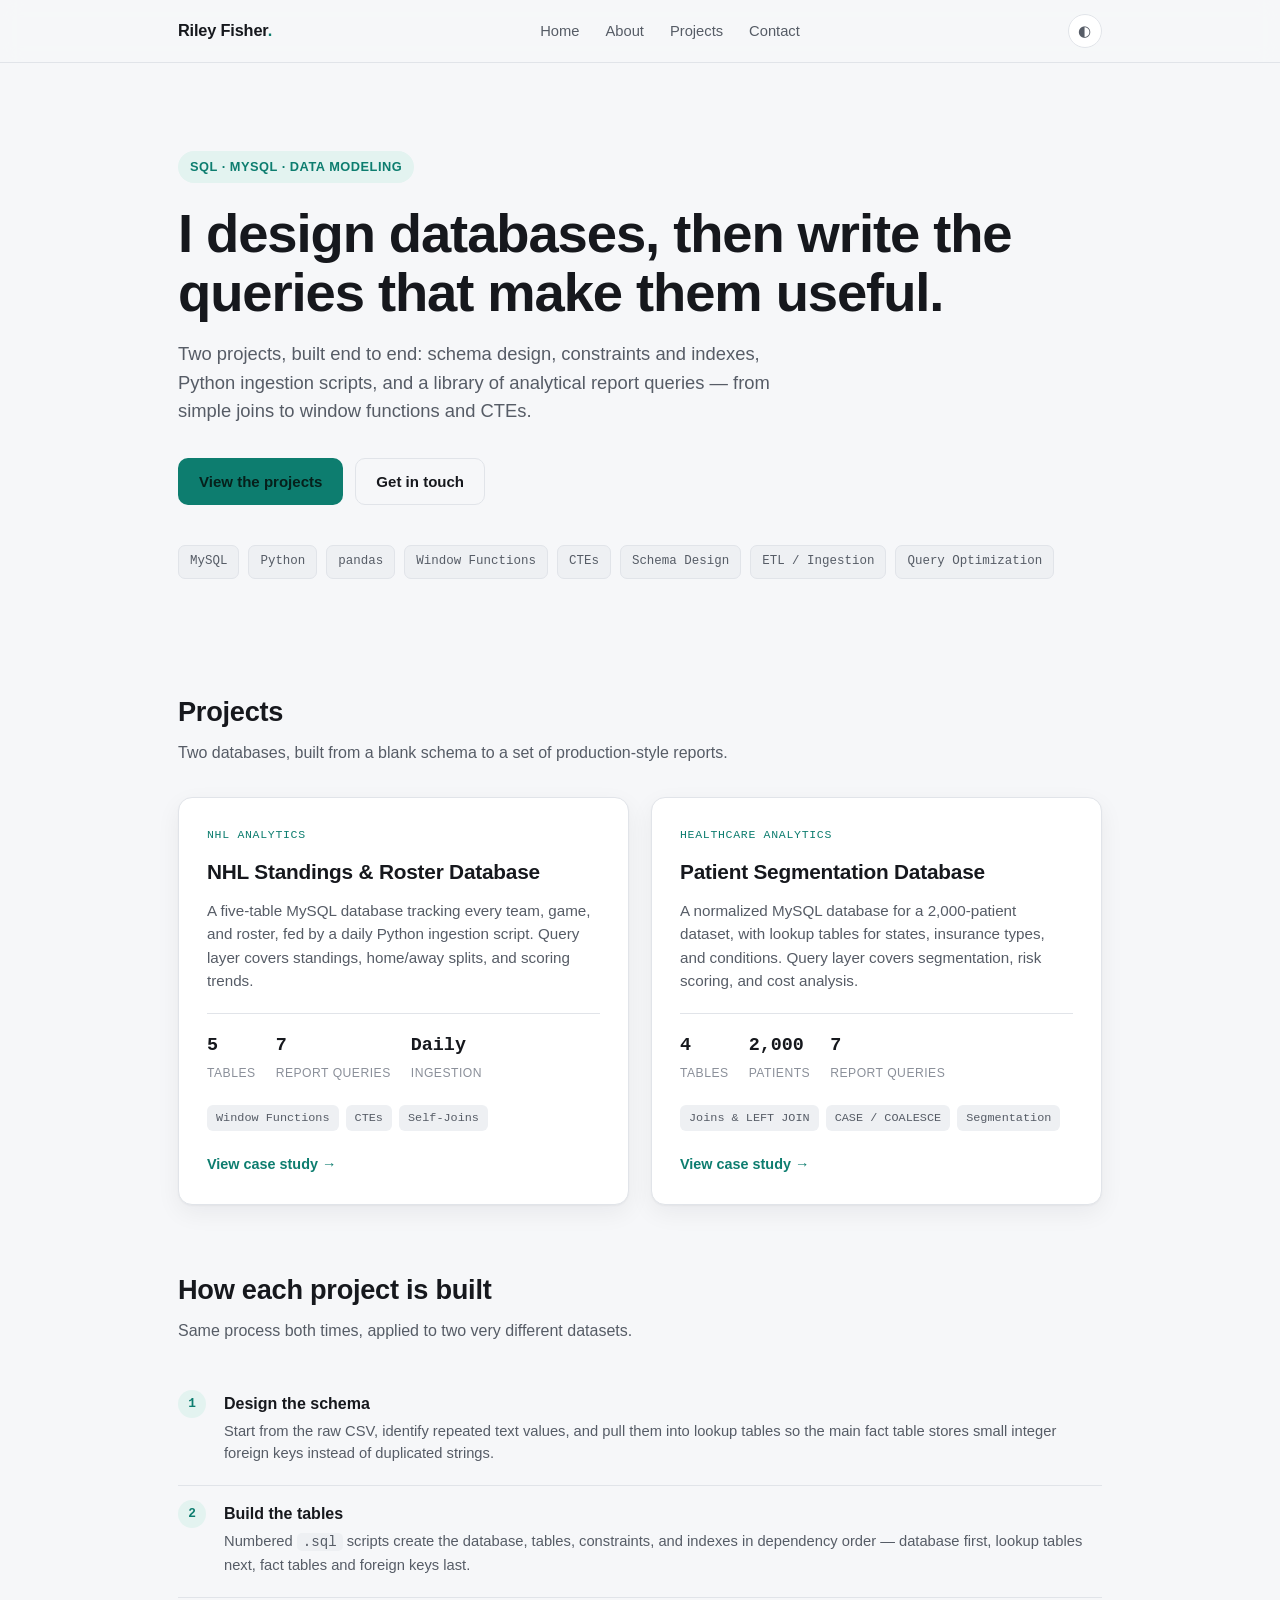
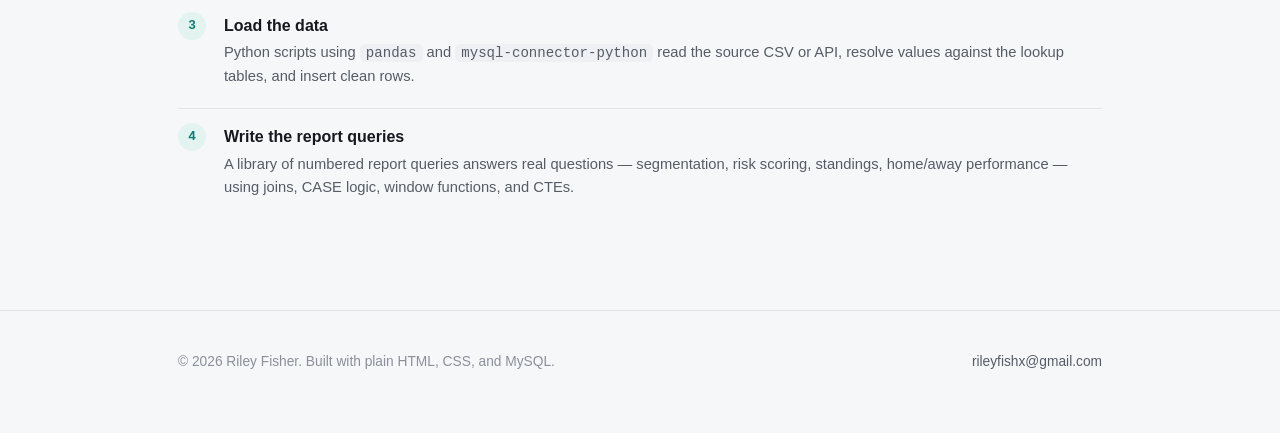
==== commit 746891e2: "reorganized top buttons" ====
--- a/docs/index.html
+++ b/docs/index.html
@@ -14,9 +14,9 @@
     <a class="brand" href="index.html">Riley Fisher<span>.</span></a>
     <ul class="nav-links">
       <li><a href="index.html">Home</a></li>
+      <li><a href="about.html">About</a></li>
       <li><a href="#projects">Projects</a></li>
-      <li><a href="about.html">About</a></li>
-      <li><a href="mailto:rileyfishx@gmail.com">Contact</a></li>
+      <li><a href="contact.html">Contact</a></li>
     </ul>
     <button class="theme-toggle" data-theme-toggle aria-label="Toggle color theme">◐</button>
   </div>
--- a/docs/assets/styles.css
+++ b/docs/assets/styles.css
@@ -834,6 +834,18 @@
 }
 .chart-wrap > * { position: relative; z-index: 1; }
 
+.chart-takeaway {
+  margin-top: 16px;
+  padding: 12px 16px;
+  background: var(--accent-soft);
+  border-left: 3px solid var(--accent);
+  border-radius: 8px;
+  font-size: 0.88rem;
+  line-height: 1.55;
+  color: var(--text);
+}
+.chart-takeaway b { color: var(--accent-strong); }
+
 .chart-table-toggle { margin-top: 18px; }
 
 .chart-table-toggle summary {
@@ -846,6 +858,31 @@
 .chart-table-toggle summary::-webkit-details-marker { display: none; }
 .chart-table-toggle summary::before { content: "▸ "; }
 .chart-table-toggle[open] summary::before { content: "▾ "; }
+
+.sql-toggle {
+  border-top: 1px solid var(--border);
+  margin-top: 4px;
+}
+
+.sql-toggle summary {
+  cursor: pointer;
+  padding: 18px 24px;
+  font-size: 0.85rem;
+  color: var(--accent);
+  font-weight: 600;
+  list-style: none;
+  user-select: none;
+}
+.sql-toggle summary::-webkit-details-marker { display: none; }
+.sql-toggle summary::before { content: "▸ "; }
+.sql-toggle[open] summary::before { content: "▾ "; }
+
+.sql-toggle-desc {
+  padding: 0 24px;
+  margin: 0;
+  color: var(--text-muted);
+  font-size: 0.9rem;
+}
 
 .chart-data-table {
   margin-top: 12px;
